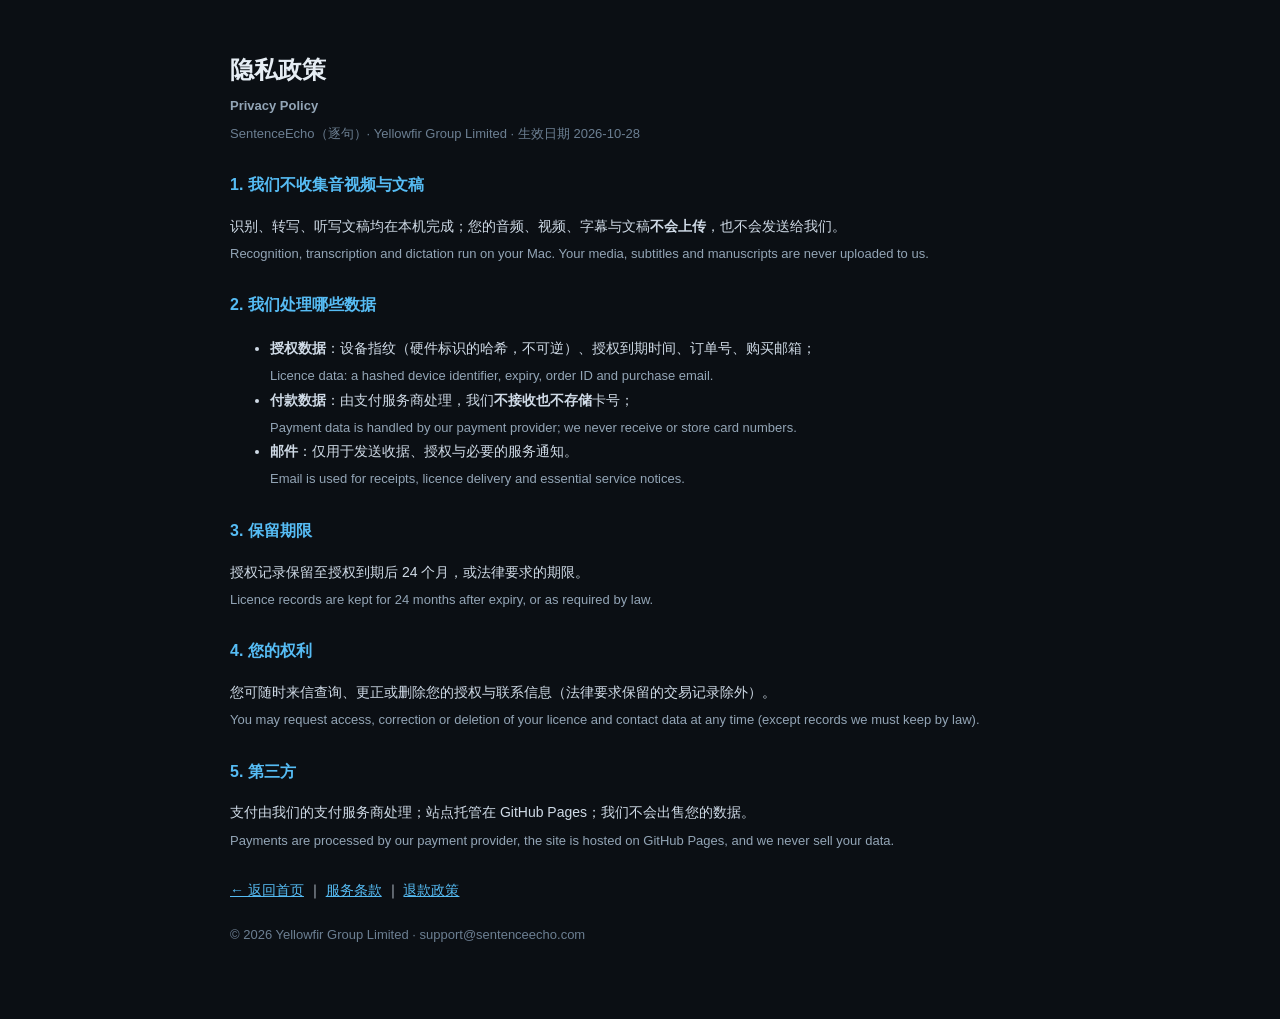
==== privacy.html @ 4ed725cb "site: terms, refund and privacy pages (bilingual)" ====
<!doctype html><html lang="zh"><head><meta charset="utf-8">
<meta name="viewport" content="width=device-width,initial-scale=1">
<title>隐私政策 Privacy Policy — SentenceEcho</title>
<link rel="icon" href="assets/favicon.png">
<style>body{margin:0;background:#0b0f14;color:#e6edf4;font-family:-apple-system,"PingFang SC",sans-serif;line-height:1.8}
.wrap{max-width:820px;margin:0 auto;padding:48px 24px}h1{font-size:24px;margin:0 0 4px}
.meta{color:#6c7f92;font-size:13px;margin:0 0 24px}h2{font-size:16px;color:#56BCF4;margin:26px 0 8px}
p,li{font-size:14px;color:#cfdae6}.en{color:#93a5b6;font-size:13px;display:block;margin-top:3px}
a{color:#56BCF4}code{background:#0d1319;border:1px solid #26313d;border-radius:5px;padding:1px 6px;font-size:13px}</style></head><body><div class="wrap">
<h1>隐私政策<span class="en">Privacy Policy</span></h1>
<p class="meta">SentenceEcho（逐句）· Yellowfir Group Limited · 生效日期 2026-10-28</p>

<h2>1. 我们不收集音视频与文稿</h2>
<p>识别、转写、听写文稿均在本机完成；您的音频、视频、字幕与文稿<b>不会上传</b>，也不会发送给我们。<span class="en">Recognition, transcription and dictation run on your Mac. Your media, subtitles and manuscripts are never uploaded to us.</span></p>

<h2>2. 我们处理哪些数据</h2>
<ul>
<li><b>授权数据</b>：设备指纹（硬件标识的哈希，不可逆）、授权到期时间、订单号、购买邮箱；<span class="en">Licence data: a hashed device identifier, expiry, order ID and purchase email.</span></li>
<li><b>付款数据</b>：由支付服务商处理，我们<b>不接收也不存储</b>卡号；<span class="en">Payment data is handled by our payment provider; we never receive or store card numbers.</span></li>
<li><b>邮件</b>：仅用于发送收据、授权与必要的服务通知。<span class="en">Email is used for receipts, licence delivery and essential service notices.</span></li>
</ul>

<h2>3. 保留期限</h2>
<p>授权记录保留至授权到期后 24 个月，或法律要求的期限。<span class="en">Licence records are kept for 24 months after expiry, or as required by law.</span></p>

<h2>4. 您的权利</h2>
<p>您可随时来信查询、更正或删除您的授权与联系信息（法律要求保留的交易记录除外）。<span class="en">You may request access, correction or deletion of your licence and contact data at any time (except records we must keep by law).</span></p>

<h2>5. 第三方</h2>
<p>支付由我们的支付服务商处理；站点托管在 GitHub Pages；我们不会出售您的数据。<span class="en">Payments are processed by our payment provider, the site is hosted on GitHub Pages, and we never sell your data.</span></p>

<p style="margin-top:26px"><a href="index.html">← 返回首页</a> ｜ <a href="terms.html">服务条款</a> ｜ <a href="refund.html">退款政策</a></p>
<p class="meta" style="margin-top:20px">© 2026 Yellowfir Group Limited · support@sentenceecho.com</p>
</div></body></html>
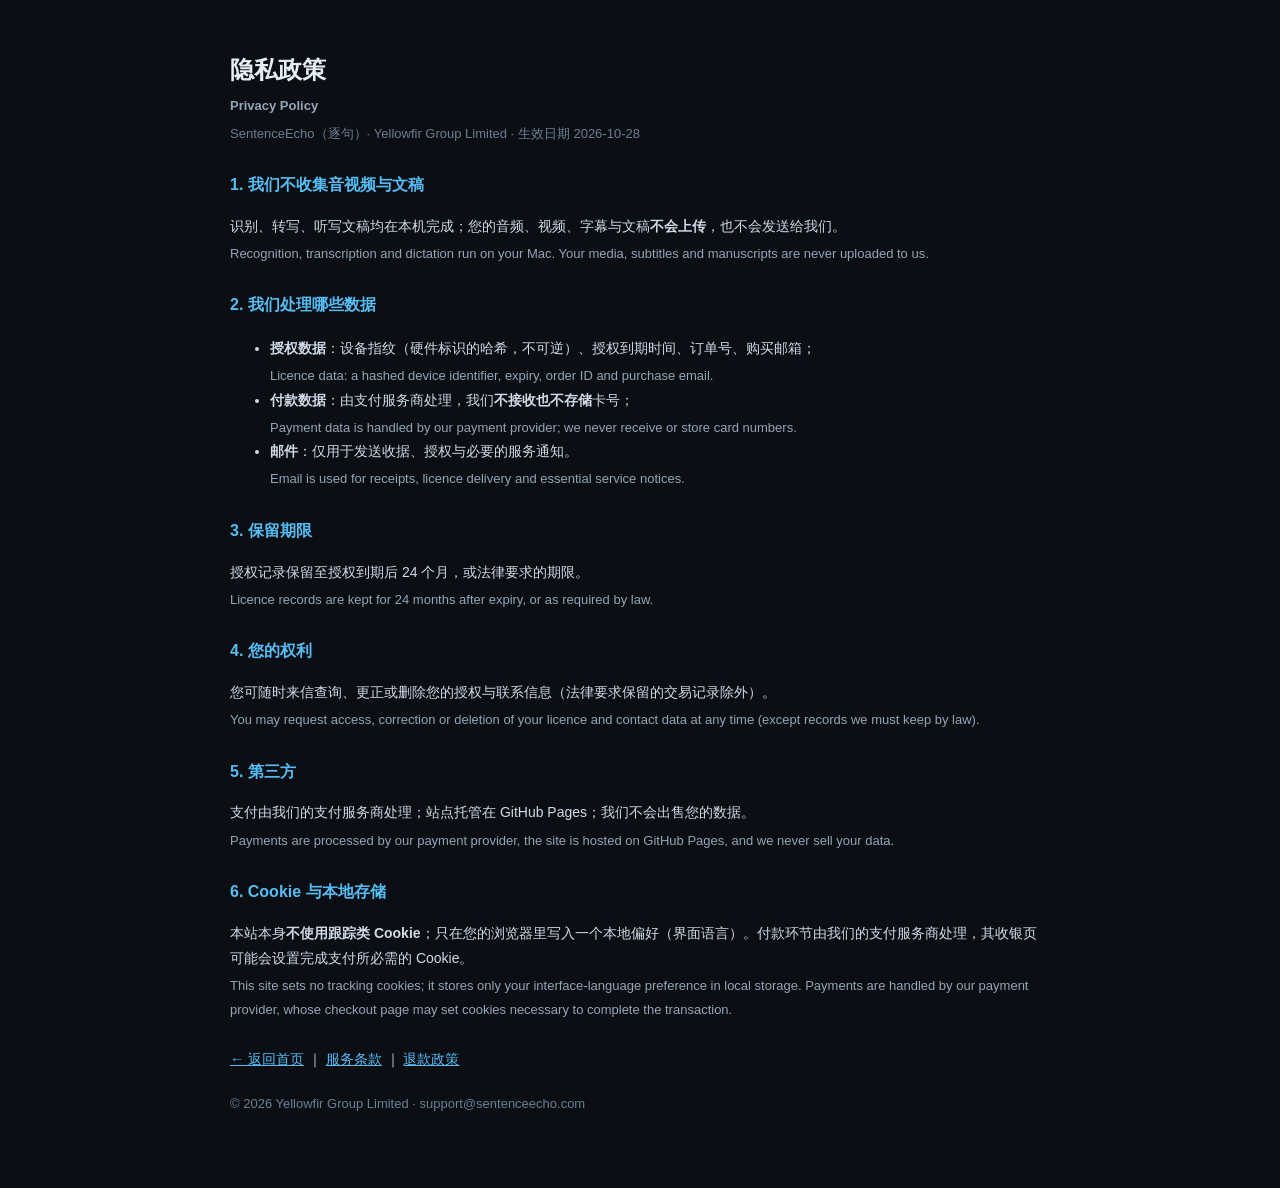
==== commit 77d53471: "legal: company details, EULA, export control, cookie note" ====
--- a/privacy.html
+++ b/privacy.html
@@ -29,6 +29,10 @@
 <h2>5. 第三方</h2>
 <p>支付由我们的支付服务商处理；站点托管在 GitHub Pages；我们不会出售您的数据。<span class="en">Payments are processed by our payment provider, the site is hosted on GitHub Pages, and we never sell your data.</span></p>
 
+
+<h2>6. Cookie 与本地存储</h2>
+<p>本站本身<b>不使用跟踪类 Cookie</b>；只在您的浏览器里写入一个本地偏好（界面语言）。付款环节由我们的支付服务商处理，其收银页可能会设置完成支付所必需的 Cookie。<span class="en">This site sets no tracking cookies; it stores only your interface-language preference in local storage. Payments are handled by our payment provider, whose checkout page may set cookies necessary to complete the transaction.</span></p>
+
 <p style="margin-top:26px"><a href="index.html">← 返回首页</a> ｜ <a href="terms.html">服务条款</a> ｜ <a href="refund.html">退款政策</a></p>
 <p class="meta" style="margin-top:20px">© 2026 Yellowfir Group Limited · support@sentenceecho.com</p>
 </div></body></html>
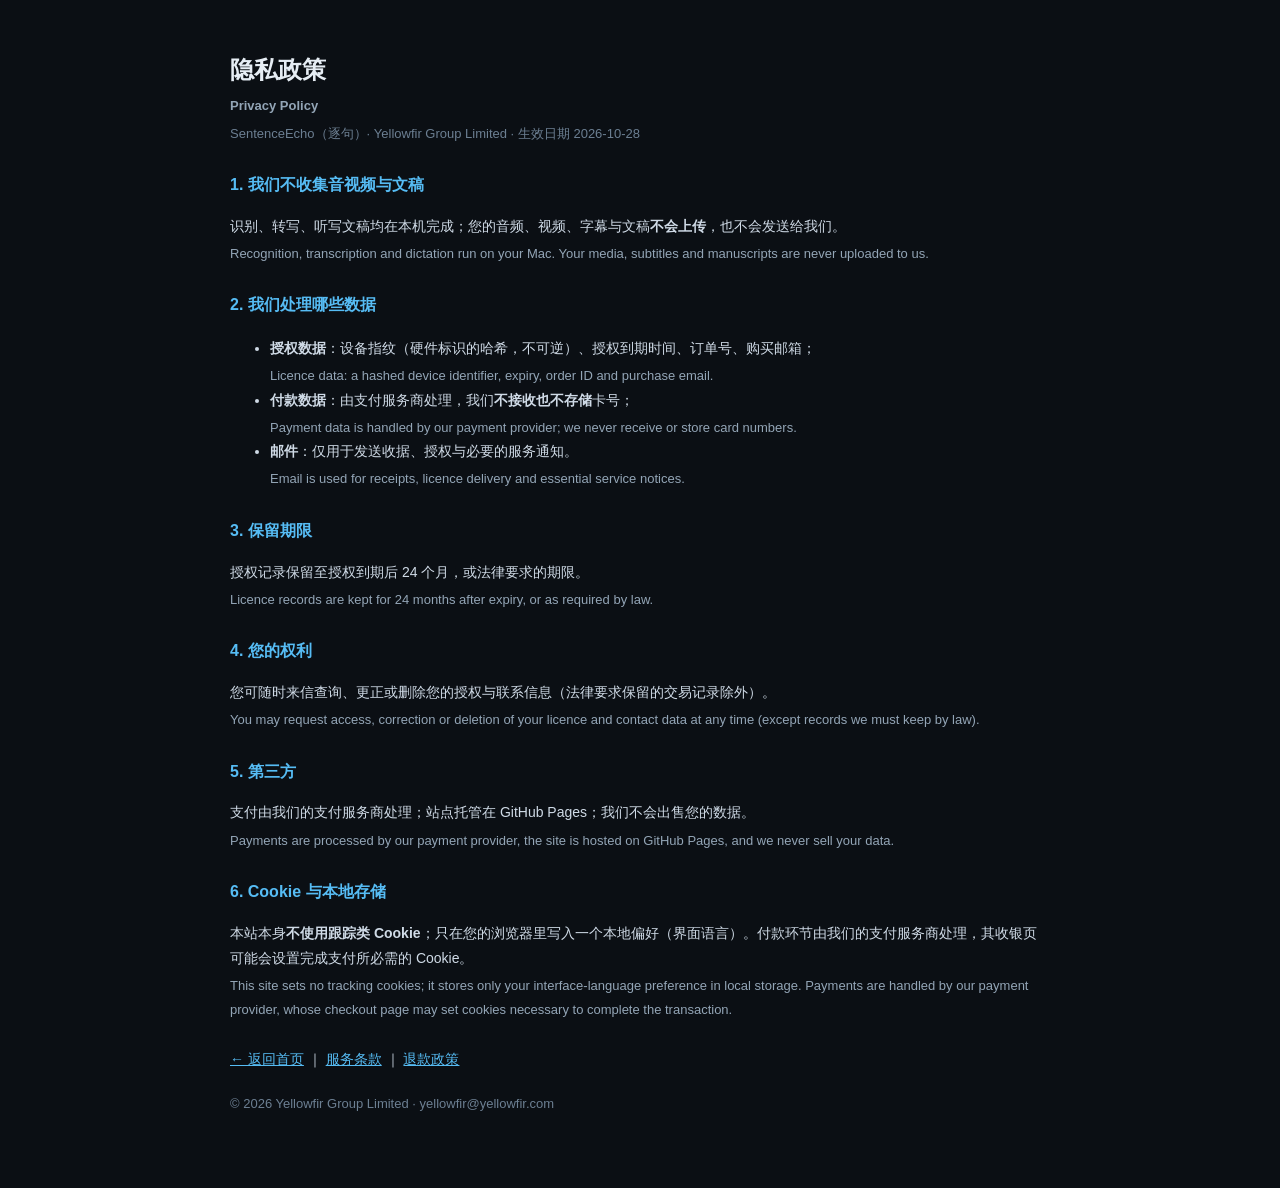
==== commit 9a1e81cd: "brand: 页脚统一为 Yellowfir logo + 版权；联系邮箱改为 yellowfir@yellowfir.com" ====
--- a/privacy.html
+++ b/privacy.html
@@ -34,5 +34,5 @@
 <p>本站本身<b>不使用跟踪类 Cookie</b>；只在您的浏览器里写入一个本地偏好（界面语言）。付款环节由我们的支付服务商处理，其收银页可能会设置完成支付所必需的 Cookie。<span class="en">This site sets no tracking cookies; it stores only your interface-language preference in local storage. Payments are handled by our payment provider, whose checkout page may set cookies necessary to complete the transaction.</span></p>
 
 <p style="margin-top:26px"><a href="index.html">← 返回首页</a> ｜ <a href="terms.html">服务条款</a> ｜ <a href="refund.html">退款政策</a></p>
-<p class="meta" style="margin-top:20px">© 2026 Yellowfir Group Limited · support@sentenceecho.com</p>
+<p class="meta" style="margin-top:20px">© 2026 Yellowfir Group Limited · yellowfir@yellowfir.com</p>
 </div></body></html>
